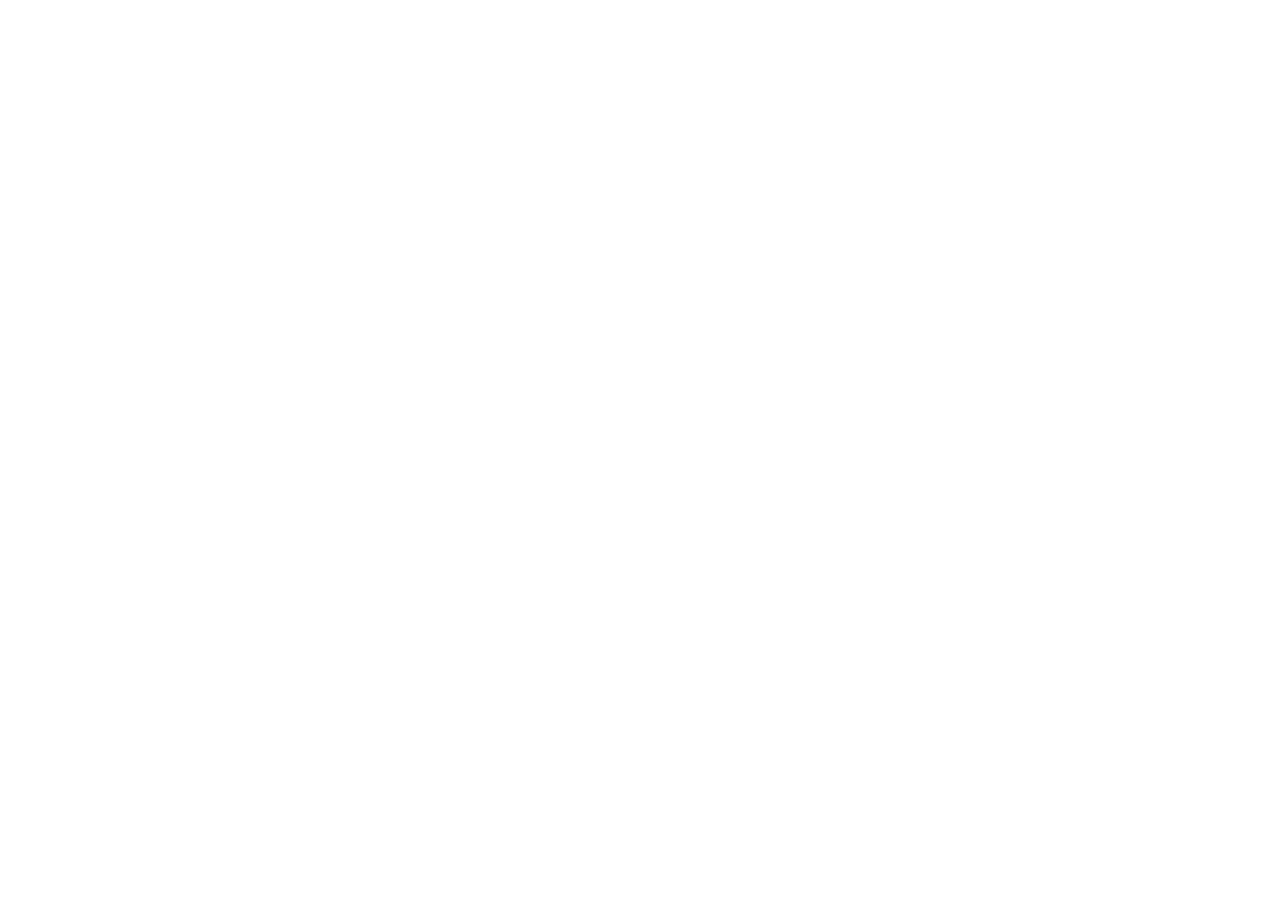
==== pages/home/index.html @ 6396bd66 "Initial commit" ====
<!DOCTYPE html>
<html lang="pt-br">
<head>
    <meta charset="UTF-8">
    <meta http-equiv="X-UA-Compatible" content="IE=edge">
    <meta name="viewport" content="width=device-width, initial-scale=1.0">
    <title>Control Finance</title>
    <link rel="shortcut icon" href="/assets/favicon.ico" type="image/x-icon">
    <meta name="description" content="Control Finance - Seu controle financeiro">
    <link rel="stylesheet" href="/styles/globalStyles.css">
    <link rel="stylesheet" href="index.css">
</head>
<body>
    <main id="app"></main>
    <script src="/scripts/modal.js"></script>
    <script src="valuesData.js"></script>
    <script src="index.js"></script>
</body>
</html>
---- styles/globalStyles.css ----
@import url("https://fonts.googleapis.com/css2?family=Inter:wght@400;500;600;700&family=Nunito:wght@600&display=swap");

* {
  margin: 0;
  padding: 0;
  box-sizing: border-box;
}

:root {
  --color-brand-1: #6741d9;
  --color-brand-2: #4c3299;
  --color-brand-3: #f0ecfb;

  --color-grey-1: #212529;
  --color-grey-2: #495057;
  --color-grey-3: #adb5bd;
  --color-grey-4: #e9ecef;
  --color-grey-5: #f1f3f5;
  --color-grey-1-opacity-5: rgba(0, 0, 0, 0.5);
  --fixed-white: #ffffff;
  --color-mode: #ffffff;

  --font-size-1: 1.25rem;
  --font-size-2: 1rem;
  --font-size-3: 0.875rem;
  --font-size-4: 0.75rem;

  --font-weight-1: 600;
  --font-weight-2: 500;
  --font-weight-3: 400;

  --font-line-height-1: 150%;

  --radius-1: 0.5rem;
  --radius-2: 0.25rem;

  --animation-duration: 0.2s;
  --animation-type: ease;

  --font-family-1: "Inter", sans-serif;
  --font-family-2: "Nunito", sans-serif;
}

body {
  font-family: var(--font-family-1);
}

.container {
  max-width: 43rem;
  margin: 0 auto;
}

@media (max-width: 700px) {
  .container {
    max-width: 43rem;
    margin: 0 1rem;
  }
}
---- pages/home/index.css ----
/* Desenvolva a estilização da sua página aqui */
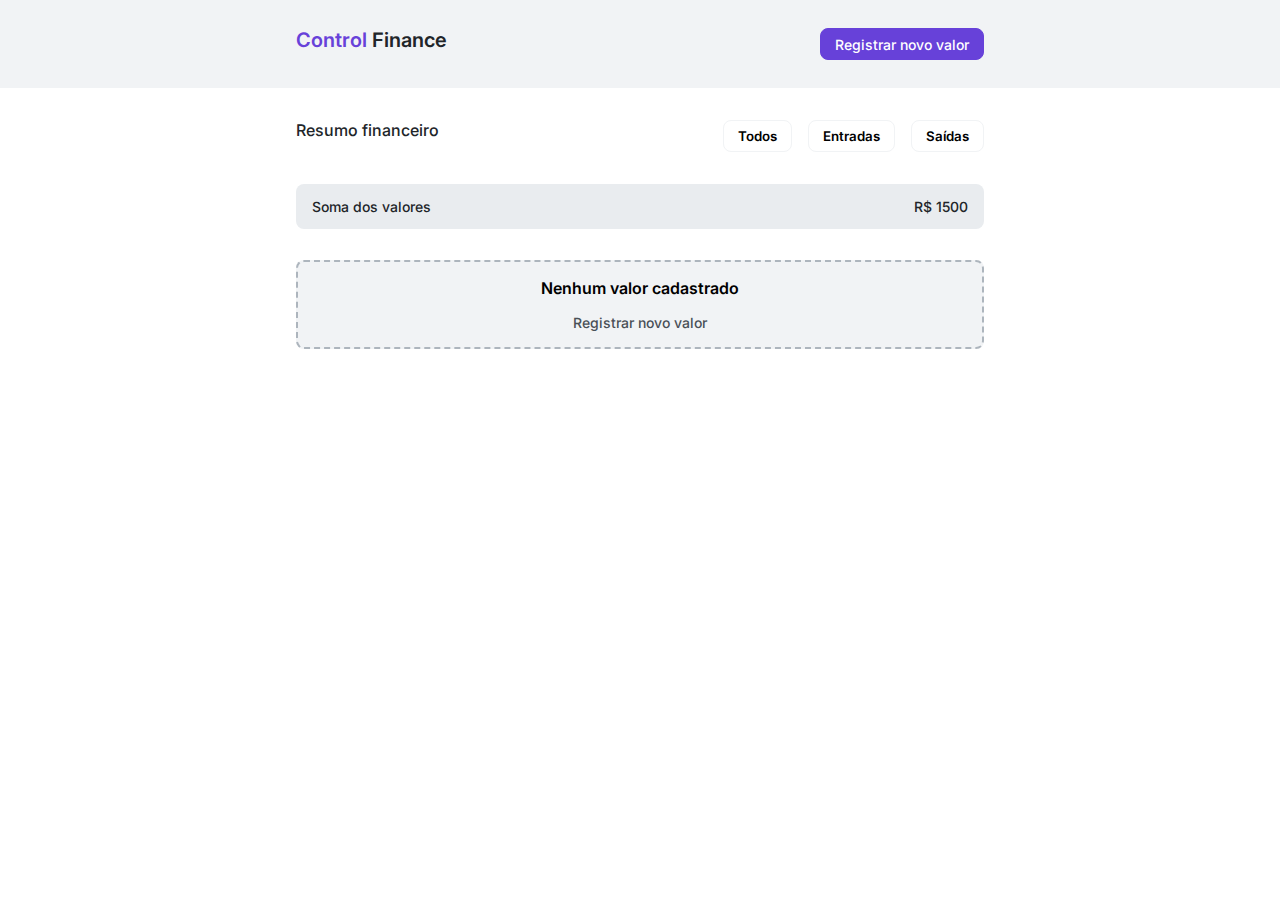
==== commit f40a51c9: "conclusão da estilização" ====
--- a/pages/home/index.html
+++ b/pages/home/index.html
@@ -1,19 +1,101 @@
 <!DOCTYPE html>
 <html lang="pt-br">
-<head>
-    <meta charset="UTF-8">
-    <meta http-equiv="X-UA-Compatible" content="IE=edge">
-    <meta name="viewport" content="width=device-width, initial-scale=1.0">
-    <title>Control Finance</title>
-    <link rel="shortcut icon" href="/assets/favicon.ico" type="image/x-icon">
-    <meta name="description" content="Control Finance - Seu controle financeiro">
-    <link rel="stylesheet" href="/styles/globalStyles.css">
-    <link rel="stylesheet" href="index.css">
-</head>
-<body>
-    <main id="app"></main>
-    <script src="/scripts/modal.js"></script>
-    <script src="valuesData.js"></script>
-    <script src="index.js"></script>
-</body>
+    <head>
+        <meta charset="UTF-8">
+        <meta http-equiv="X-UA-Compatible" content="IE=edge">
+        <meta name="viewport" content="width=device-width, initial-scale=1.0">
+        <title>Control Finance</title>
+        <link rel="shortcut icon" href="/assets/favicon.ico" type="image/x-icon">
+        <meta name="description" content="Control Finance - Seu controle financeiro">
+        <link rel="stylesheet" href="/styles/globalStyles.css">
+        <link rel="stylesheet" href="/styles/colors.css">
+        <link rel="stylesheet" href="/styles/texts.css">
+        <link rel="stylesheet" href="/styles/flex.css">
+        <link rel="stylesheet" href="/styles/sizes.css">
+        <link rel="stylesheet" href="/styles/borders.css">
+        <link rel="stylesheet" href="/styles/spacing.css">
+        <link rel="stylesheet" href="/styles/modal.css">
+        <link rel="stylesheet" href="/styles/positions.css">
+        <link rel="stylesheet" href="index.css">
+        <link rel="stylesheet" href="/styles/media.css">
+    </head>
+    <body class="d-flex flex-column gap-2">
+        <div class="full-width full-height bg-opacity d-flex justify-center align-center position-fixed d-none" id="modal">
+            <article class="modal bg-white d-flex flex-column gap-4 full-width radius-1">
+                <section class="full-width d-flex justify-between align-center">
+                    <h2 class="title-2">Registro de valor</h2>
+                    <button class="close-button title-2 bg-grey-5 radius-2" data-modal-id="modal">X</button>
+                </section>
+                <p class="text-1">
+                    Digite o valor e em seguida aperte no botão referente ao tipo do valor 
+                </p>
+                <form class="d-flex flex-column gap-9">
+                    <label class="text-1">Valor</label>
+                    <div class="d-flex position-relative full-width align-center">
+                        <span class="position-absolute text-1 left-1">R$</span>
+                        <input class="full-width radius-1 border-1 border-grey-darker d-flex" type="number" placeholder="00,00" id="input-value">
+                    </div>
+                </form>
+                <section class="d-flex gap-6 flex-column full-width value-type-wrapper full-width">
+                    <h2 class="text-1">Tipo de valor</h2>
+                    <div class="d-flex gap-8 flex-column full-width value-type">
+                        <button class="border-1 border-grey-lighter pd-inline-1 bg-white radius-1 color-grey-2">Entrada</button>
+                        <button class="border-1 border-grey-lighter pd-inline-1 bg-white radius-1 color-grey-2">Saída</button>
+                    </div>
+                </section>
+                <div class="d-flex gap-6 self-end full-width button-group">
+                    <button class="bg-grey-5 border-1 border-grey-lighter pd-inline-1 radius-1">Cancelar</button>
+                    <button class="bg-brand-1 border-1 border-brand-1 pd-inline-1 color-white radius-1">Inserir valor</button>
+                </div>
+            </article>
+        </div>
+        <div class="bg-grey-5">
+            <header class="container d-flex justify-between pd-block-1">
+                <div class="d-flex flex-column justify-between full-width gap-5 header-inner-wrapper">
+                    <h1 class="title-1"><span class="color-brand-1">Control</span> Finance</h1>
+                    <button class="bg-brand-1 color-white border-1 border-brand-1 text-1 pd-inline-1 radius-1">Registrar novo valor</button>
+                </div>
+            </header>
+        </div>
+        <main id="app" class="container d-flex flex-column gap-2">
+            <article class="d-flex flex-column gap-1 financial-summary">
+                <h2 class="title-2">Resumo financeiro</h2>
+                <div class="d-flex gap-6">
+                    <button class="bg-white border-1 border-grey-lighter pd-inline-1 radius-1" id="all-filter">
+                        Todos
+                    </button>
+                    <button class="bg-white border-1 border-grey-lighter pd-inline-1 radius-1" id="entries-filter">
+                        Entradas
+                    </button>
+                    <button class="bg-white border-1 border-grey-lighter pd-inline-1 radius-1" id="exits-filter">
+                        Saídas
+                    </button>
+                </div>
+            </article>
+            <article class="d-flex justify-between pd-1 bg-grey-4 radius-1">
+                <h2 class="text-1">Soma dos valores</h2>
+                <span class="text-1" id="total">R$ 1500</span>
+            </article>
+            <button class="pd-block-2 full-width bg-grey-5 radius-1 d-flex flex-column align-center gap-6 border-2 border-grey-darker fit-height" data-modal-id="modal">
+                <h2 class="title-2-bold fit-width">Nenhum valor cadastrado</h2>
+                <p class="text-1 color-grey-2 fit-width">Registrar novo valor</p>
+            </button>
+            <article class="d-flex flex-column gap-4 d-none" id="value-list">
+                <article class="d-flex justify-between pd-2 align-center border-1 border-grey-lighter radius-1">
+                    <span class="price text-1">R$ 40,00</span>
+                    <div class="d-flex gap-2">
+                        <span class="pd-2 bg-grey-4 border-grey-lighter radius-2 text-1">Entrada</span>
+                        <button class="b-delete bg-white border-1 border-grey-lighter radius-2">
+                            <svg class="trash" width="13" height="14" viewBox="0 0 13 14" xmlns="http://www.w3.org/2000/svg">
+                                <path d="M12.5625 0.875H9.28125L9.00781 0.382812C8.89844 0.164062 8.67969 0 8.43359 0H5.28906C5.04297 0 4.82422 0.164062 4.71484 0.382812L4.46875 0.875H1.1875C0.941406 0.875 0.75 1.09375 0.75 1.3125V2.1875C0.75 2.43359 0.941406 2.625 1.1875 2.625H12.5625C12.7812 2.625 13 2.43359 13 2.1875V1.3125C13 1.09375 12.7812 0.875 12.5625 0.875ZM2.19922 12.7695C2.22656 13.4805 2.80078 14 3.51172 14H10.2109C10.9219 14 11.4961 13.4805 11.5234 12.7695L12.125 3.5H1.625L2.19922 12.7695Z"/>
+                            </svg>
+                        </button>
+                    </div>
+                </article>
+            </article>
+        </main>
+        <script src="/scripts/modal.js"></script>
+        <script src="valuesData.js"></script>
+        <script src="index.js"></script>
+    </body>
 </html>--- a/styles/globalStyles.css
+++ b/styles/globalStyles.css
@@ -3,7 +3,6 @@
 * {
   margin: 0;
   padding: 0;
-  box-sizing: border-box;
 }
 
 :root {
@@ -43,6 +42,15 @@
 
 body {
   font-family: var(--font-family-1);
+  color: var(--color-grey-1);
+}
+
+button {
+  cursor: pointer;
+  font-family: var(--font-family-1);
+  font-weight: var(--font-weight-1);
+  height: 2rem;
+  outline: none;
 }
 
 .container {
--- a/styles/colors.css
+++ b/styles/colors.css
@@ -0,0 +1,78 @@
+/*COLORS*/
+.color-brand-1 {
+    color: var(--color-brand-1);
+}
+
+.color-grey-1 {
+    color: var(--color-grey-1);
+}
+
+.color-grey-2 {
+    color: var(--color-grey-2);
+}
+
+.color-white {
+    color: var(--color-mode);
+}
+
+/*BACKGROUNDS*/
+.bg-brand-1 {
+    background-color: var(--color-brand-1);
+}
+
+button.bg-brand-1:hover {
+    background-color: var(--color-brand-2);
+}
+
+.bg-brand-2 {
+    background-color: var(--color-brand-2);
+}
+
+.bg-white {
+    background-color: var(--color-mode);
+}
+
+.border-grey-lighter:hover:hover,
+.border-grey-lighter:hover:active,
+.border-grey-darker:hover {
+    border-color: var(--color-brand-1);
+}
+
+.bg-white.border-grey-lighter:hover,
+.bg-white.border-grey-lighter:active {
+    background-color: var(--color-brand-3);
+    color: var(--color-brand-1);
+}
+
+.bg-grey-4 {
+    background-color: var(--color-grey-4);
+}
+
+.bg-grey-5 {
+    background-color: var(--color-grey-5);
+}
+
+main .bg-grey-5:hover {
+    background-color: var(--color-grey-4);
+}
+
+.bg-opacity {
+    background-color: var(--color-grey-1-opacity-5);
+}
+
+/*BORDERS*/
+.border-grey-darker {
+    border-color: var(--color-grey-3);
+}
+
+.border-grey-lighter {
+    border-color: var(--color-grey-4);
+}
+
+.border-grey-lighter {
+    border-color: var(--color-grey-5);
+}
+
+.border-brand-1 {
+    border-color: var(--color-brand-1);
+}--- a/styles/texts.css
+++ b/styles/texts.css
@@ -0,0 +1,27 @@
+.title-1 {
+    font-size: var(--font-size-1);
+    font-weight: var(--font-weight-1);
+}
+
+.title-2,
+.text-1,
+.text-2 {
+    font-weight: var(--font-weight-2);
+}
+
+.title-2 {
+    font-size: var(--font-size-2);
+}
+
+.title-2-bold {
+    font-size: var(--font-size-2);
+    font-weight: var(--font-weight-1);
+}
+
+.text-1 {
+    font-size: var(--font-size-3);
+}
+
+.text-2 {
+    font-size: var(--font-size-4);
+}--- a/styles/flex.css
+++ b/styles/flex.css
@@ -0,0 +1,27 @@
+.d-flex {
+    display: flex;
+}
+
+.justify-between {
+    justify-content: space-between;
+}
+
+.justify-center {
+    justify-content: center;
+}
+
+.align-center {
+    align-items: center;
+}
+
+.flex-column {
+    flex-direction: column;
+}
+
+.flex-wrap {
+    flex-wrap: wrap;
+}
+
+.self-end {
+    align-self: end;
+}--- a/styles/sizes.css
+++ b/styles/sizes.css
@@ -0,0 +1,19 @@
+.full-width {
+    width: 100%;
+}
+
+.full-height {
+    height: 100vh;
+}
+
+.fit-width {
+    width: fit-content;
+}
+
+.fit-height {
+    height: fit-content;
+}
+
+.height-fill {
+    height: 100%;
+}--- a/styles/borders.css
+++ b/styles/borders.css
@@ -0,0 +1,21 @@
+.border-1 {
+    border-width: 1.5px;
+    border-style: solid;
+}
+
+.border-2 {
+    border-width: 2px;
+    border-style: dashed;
+}
+
+.border-2:hover {
+    border-color: var(--color-grey-3);
+}
+
+.radius-1 {
+    border-radius: var(--radius-1);
+}
+
+.radius-2 {
+    border-radius: var(--radius-2);
+}--- a/styles/spacing.css
+++ b/styles/spacing.css
@@ -0,0 +1,57 @@
+/*GAP*/
+.gap-1 {
+    gap: 38px;
+}
+
+.gap-2 {
+    gap: 31.75px;
+}
+
+.gap-3 {
+    gap: 28px;
+}
+
+.gap-4 {
+    gap: 25px;
+}
+
+.gap-5 {
+    gap: 20px;
+}
+
+.gap-6 {
+    gap: 16px;
+}
+
+.gap-7 {
+    gap: 14px;
+}
+
+.gap-8 {
+    gap: 12px;
+}
+
+.gap-9 {
+    gap: 8px;
+}
+
+/*PADDING*/
+.pd-block-1 {
+    padding-block: 28px;
+}
+
+.pd-block-2 {
+    padding-block: 16px;
+}
+
+.pd-inline-1 {
+    padding-inline: 0.875rem;
+}
+
+.pd-1 {
+    padding: 14px 16px;
+}
+
+.pd-2 {
+    padding: 5.5px 11.5px;
+}--- a/styles/modal.css
+++ b/styles/modal.css
@@ -0,0 +1,61 @@
+.modal {
+    max-width: 380px;
+    margin: 16px;
+    height: fit-content;
+    gap: 25px;
+    padding: 24px;
+    width: 100%;
+}
+
+.modal 
+.button-grey {
+    font-size: var(--font-size-4);
+    font-weight: var(--font-weight-2);
+    padding-block: 7px 14px;
+}
+
+.modal
+p.text-1 {
+    font-weight: var(--font-weight-3);
+}
+
+.modal
+.title-2 {
+    font-weight: var(--font-weight-1); 
+}
+
+.close-button {
+    border: none;
+    font-family: var(--font-family-2);
+    flex-grow: 0;
+    height: 35px;
+    width: 30px;
+}
+
+.modal
+input {
+    appearance: textfield;
+    box-sizing: border-box;
+    font-size: var(--font-size-3);
+    font-weight: var(--font-weight-3);
+    height: 44px;
+    max-width: 380px;
+    -moz-appearance: textfield;
+    padding-block: 11.5px;
+    padding-inline-start: 45px;
+    padding-inline-end: 12px;
+}
+
+.modal
+input::-webkit-inner-spin-button {
+    -webkit-appearance: none;
+}
+
+.modal
+button {
+    font-size: var(--font-size-3);
+}
+
+.d-none {
+    display: none;
+}
--- a/styles/positions.css
+++ b/styles/positions.css
@@ -0,0 +1,15 @@
+.position-fixed {
+    position: fixed;
+}
+
+.position-absolute {
+    position: absolute;
+}
+
+.position-relative {
+    position: relative;
+}
+
+.left-1 {
+    left: 16px;
+}--- a/pages/home/index.css
+++ b/pages/home/index.css
@@ -1 +1,22 @@
-/* Desenvolva a estilização da sua página aqui */+button {
+    flex-grow: 1;
+    text-align: center;
+}
+
+.b-delete {
+    height: 26px;
+    width: 28.25px;
+}
+
+.b-delete.bg-white.border-grey-lighter:hover {
+    border-color: var(--color-grey-5);
+    background-color: var(--color-grey-5);
+}
+
+.trash path {
+    fill: #adb5bd;
+}
+
+.b-delete:hover .trash path {
+    fill: #495057;
+}--- a/styles/media.css
+++ b/styles/media.css
@@ -0,0 +1,33 @@
+@media (min-width: 700px) {
+    main {
+        width: 100%;
+    }
+
+    .header-inner-wrapper {
+        flex-direction: row;
+    }
+
+    .value-type-wrapper {
+        align-items: center;
+    }
+
+    .value-type,
+    .value-type-wrapper {
+        flex-direction: row;
+    }
+
+    .value-type, 
+    .button-group {
+        width: fit-content;
+    }
+
+    .financial-summary {
+        flex-direction: row;
+        justify-content: space-between;
+    }
+
+    button {
+        flex-grow: 0;
+    }
+
+}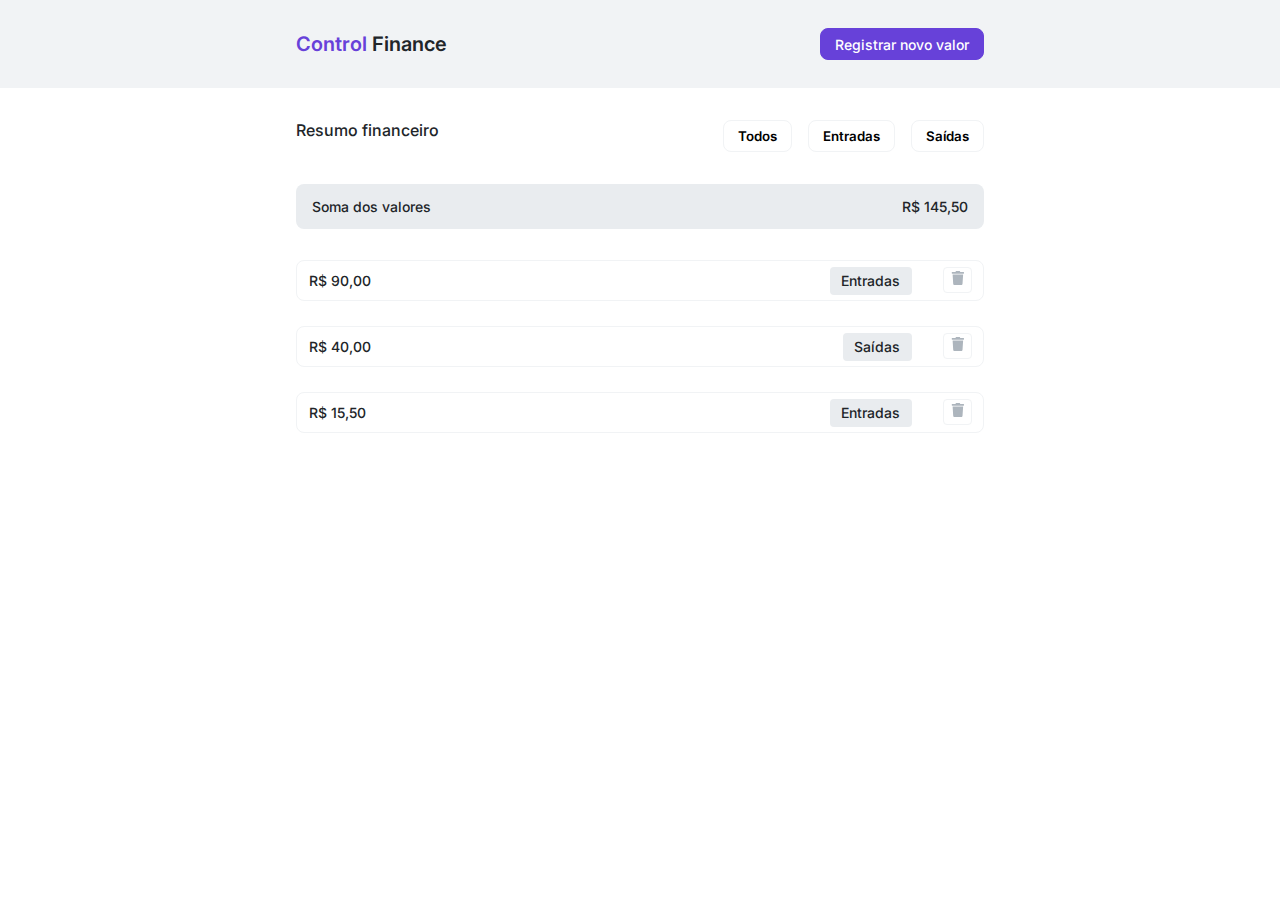
==== commit fe15e8cf: "implementação das funções de adição e renderização dos valores" ====
--- a/pages/home/index.html
+++ b/pages/home/index.html
@@ -20,7 +20,7 @@
         <link rel="stylesheet" href="/styles/media.css">
     </head>
     <body class="d-flex flex-column gap-2">
-        <div class="full-width full-height bg-opacity d-flex justify-center align-center position-fixed d-none" id="modal">
+        <div class="full-width full-height bg-opacity d-flex justify-center align-center position-fixed d-none" id="modal-wrapper">
             <article class="modal bg-white d-flex flex-column gap-4 full-width radius-1">
                 <section class="full-width d-flex justify-between align-center">
                     <h2 class="title-2">Registro de valor</h2>
@@ -39,13 +39,13 @@
                 <section class="d-flex gap-6 flex-column full-width value-type-wrapper full-width">
                     <h2 class="text-1">Tipo de valor</h2>
                     <div class="d-flex gap-8 flex-column full-width value-type">
-                        <button class="border-1 border-grey-lighter pd-inline-1 bg-white radius-1 color-grey-2">Entrada</button>
-                        <button class="border-1 border-grey-lighter pd-inline-1 bg-white radius-1 color-grey-2">Saída</button>
+                        <button class="border-1 border-grey-lighter pd-inline-1 bg-white radius-1 color-grey-2" data-type-selected="off">Entrada</button>
+                        <button class="border-1 border-grey-lighter pd-inline-1 bg-white radius-1 color-grey-2" data-type-selected="off">Saída</button>
                     </div>
                 </section>
                 <div class="d-flex gap-6 self-end full-width button-group">
-                    <button class="bg-grey-5 border-1 border-grey-lighter pd-inline-1 radius-1">Cancelar</button>
-                    <button class="bg-brand-1 border-1 border-brand-1 pd-inline-1 color-white radius-1">Inserir valor</button>
+                    <button class="bg-grey-5 border-1 border-grey-lighter pd-inline-1 radius-1" data-modal-id="modal">Cancelar</button>
+                    <button class="bg-brand-1 border-1 border-brand-1 pd-inline-1 color-white radius-1" id="b-submit">Inserir valor</button>
                 </div>
             </article>
         </div>
@@ -53,7 +53,7 @@
             <header class="container d-flex justify-between pd-block-1">
                 <div class="d-flex flex-column justify-between full-width gap-5 header-inner-wrapper">
                     <h1 class="title-1"><span class="color-brand-1">Control</span> Finance</h1>
-                    <button class="bg-brand-1 color-white border-1 border-brand-1 text-1 pd-inline-1 radius-1">Registrar novo valor</button>
+                    <button class="bg-brand-1 color-white border-1 border-brand-1 text-1 pd-inline-1 radius-1"  data-modal-id="modal">Registrar novo valor</button>
                 </div>
             </header>
         </div>
@@ -61,22 +61,22 @@
             <article class="d-flex flex-column gap-1 financial-summary">
                 <h2 class="title-2">Resumo financeiro</h2>
                 <div class="d-flex gap-6">
-                    <button class="bg-white border-1 border-grey-lighter pd-inline-1 radius-1" id="all-filter">
+                    <button class="bg-white border-1 border-grey-lighter pd-inline-1 radius-1" data-is-filter-active="on">
                         Todos
                     </button>
-                    <button class="bg-white border-1 border-grey-lighter pd-inline-1 radius-1" id="entries-filter">
+                    <button class="bg-white border-1 border-grey-lighter pd-inline-1 radius-1" data-is-filter-active="off">
                         Entradas
                     </button>
-                    <button class="bg-white border-1 border-grey-lighter pd-inline-1 radius-1" id="exits-filter">
+                    <button class="bg-white border-1 border-grey-lighter pd-inline-1 radius-1" data-is-filter-active="off">
                         Saídas
                     </button>
                 </div>
             </article>
             <article class="d-flex justify-between pd-1 bg-grey-4 radius-1">
                 <h2 class="text-1">Soma dos valores</h2>
-                <span class="text-1" id="total">R$ 1500</span>
+                <span class="text-1" id="total">R$ 0,00</span>
             </article>
-            <button class="pd-block-2 full-width bg-grey-5 radius-1 d-flex flex-column align-center gap-6 border-2 border-grey-darker fit-height" data-modal-id="modal">
+            <button class="pd-block-2 full-width bg-grey-5 radius-1 d-flex flex-column align-center gap-6 border-2 border-grey-darker fit-height" id="empty-message" data-modal-id="modal">
                 <h2 class="title-2-bold fit-width">Nenhum valor cadastrado</h2>
                 <p class="text-1 color-grey-2 fit-width">Registrar novo valor</p>
             </button>
@@ -94,8 +94,7 @@
                 </article>
             </article>
         </main>
-        <script src="/scripts/modal.js"></script>
-        <script src="valuesData.js"></script>
-        <script src="index.js"></script>
+        <script type="module" src="/scripts/modal.js"></script>
+        <script type="module" src="index.js"></script>
     </body>
 </html>--- a/styles/modal.css
+++ b/styles/modal.css
@@ -1,4 +1,5 @@
 .modal {
+    animation: toggleModal var(--animation-duration) var(--animation-type);
     max-width: 380px;
     margin: 16px;
     height: fit-content;
@@ -59,3 +60,14 @@
 .d-none {
     display: none;
 }
+
+
+@keyframes toggleModal {
+    0% {
+        transform: translateY(-250px);
+    }
+
+    100% {
+        transform: translateX(0);
+    }
+}--- a/styles/media.css
+++ b/styles/media.css
@@ -4,6 +4,7 @@
     }
 
     .header-inner-wrapper {
+        align-items: center;
         flex-direction: row;
     }
 
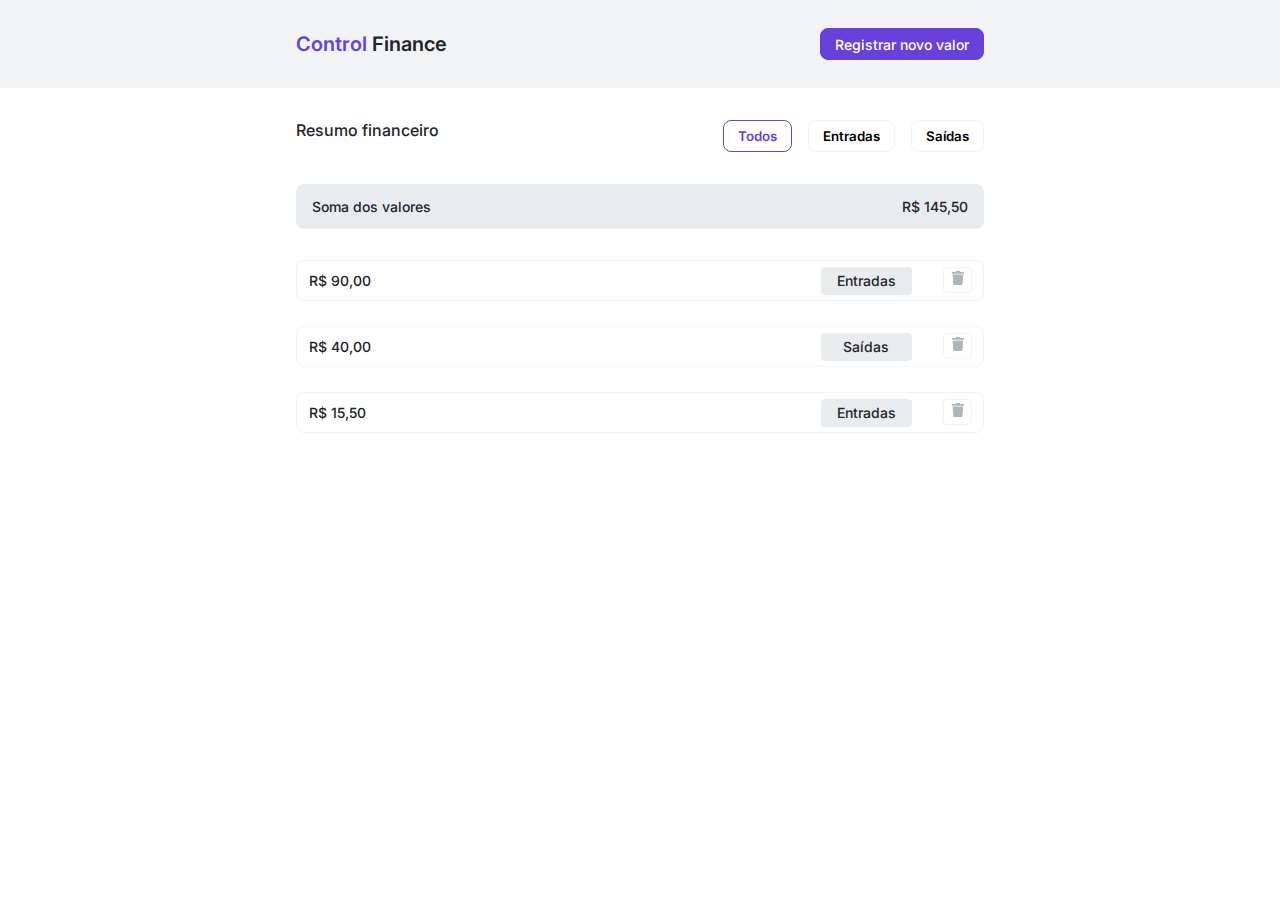
==== commit 8629a5a5: "correção do tamanho das categorias e adição de link no logo" ====
--- a/pages/home/index.html
+++ b/pages/home/index.html
@@ -52,7 +52,7 @@
         <div class="bg-grey-5">
             <header class="container d-flex justify-between pd-block-1">
                 <div class="d-flex flex-column justify-between full-width gap-5 header-inner-wrapper">
-                    <h1 class="title-1"><span class="color-brand-1">Control</span> Finance</h1>
+                    <a href="index.html"><h1 class="title-1 color-grey-1"><span class="color-brand-1">Control</span> Finance</h1></a>
                     <button class="bg-brand-1 color-white border-1 border-brand-1 text-1 pd-inline-1 radius-1"  data-modal-id="modal">Registrar novo valor</button>
                 </div>
             </header>
@@ -61,7 +61,7 @@
             <article class="d-flex flex-column gap-1 financial-summary">
                 <h2 class="title-2">Resumo financeiro</h2>
                 <div class="d-flex gap-6">
-                    <button class="bg-white border-1 border-grey-lighter pd-inline-1 radius-1" data-is-filter-active="on">
+                    <button class="bg-white border-1 border-grey-lighter color-brand-1 bg-brand-3 border-brand-1 pd-inline-1 radius-1" data-is-filter-active="on">
                         Todos
                     </button>
                     <button class="bg-white border-1 border-grey-lighter pd-inline-1 radius-1" data-is-filter-active="off">
--- a/styles/globalStyles.css
+++ b/styles/globalStyles.css
@@ -45,6 +45,10 @@
   color: var(--color-grey-1);
 }
 
+a {
+  text-decoration: none;
+}
+
 button {
   cursor: pointer;
   font-family: var(--font-family-1);
--- a/styles/colors.css
+++ b/styles/colors.css
@@ -26,6 +26,10 @@
 
 .bg-brand-2 {
     background-color: var(--color-brand-2);
+}
+
+.bg-brand-3 {
+    background-color: var(--color-brand-3);
 }
 
 .bg-white {
--- a/pages/home/index.css
+++ b/pages/home/index.css
@@ -19,4 +19,9 @@
 
 .b-delete:hover .trash path {
     fill: #495057;
+}
+
+.value-type {
+    width: 68px;
+    text-align: center;
 }--- a/styles/media.css
+++ b/styles/media.css
@@ -17,7 +17,6 @@
         flex-direction: row;
     }
 
-    .value-type, 
     .button-group {
         width: fit-content;
     }
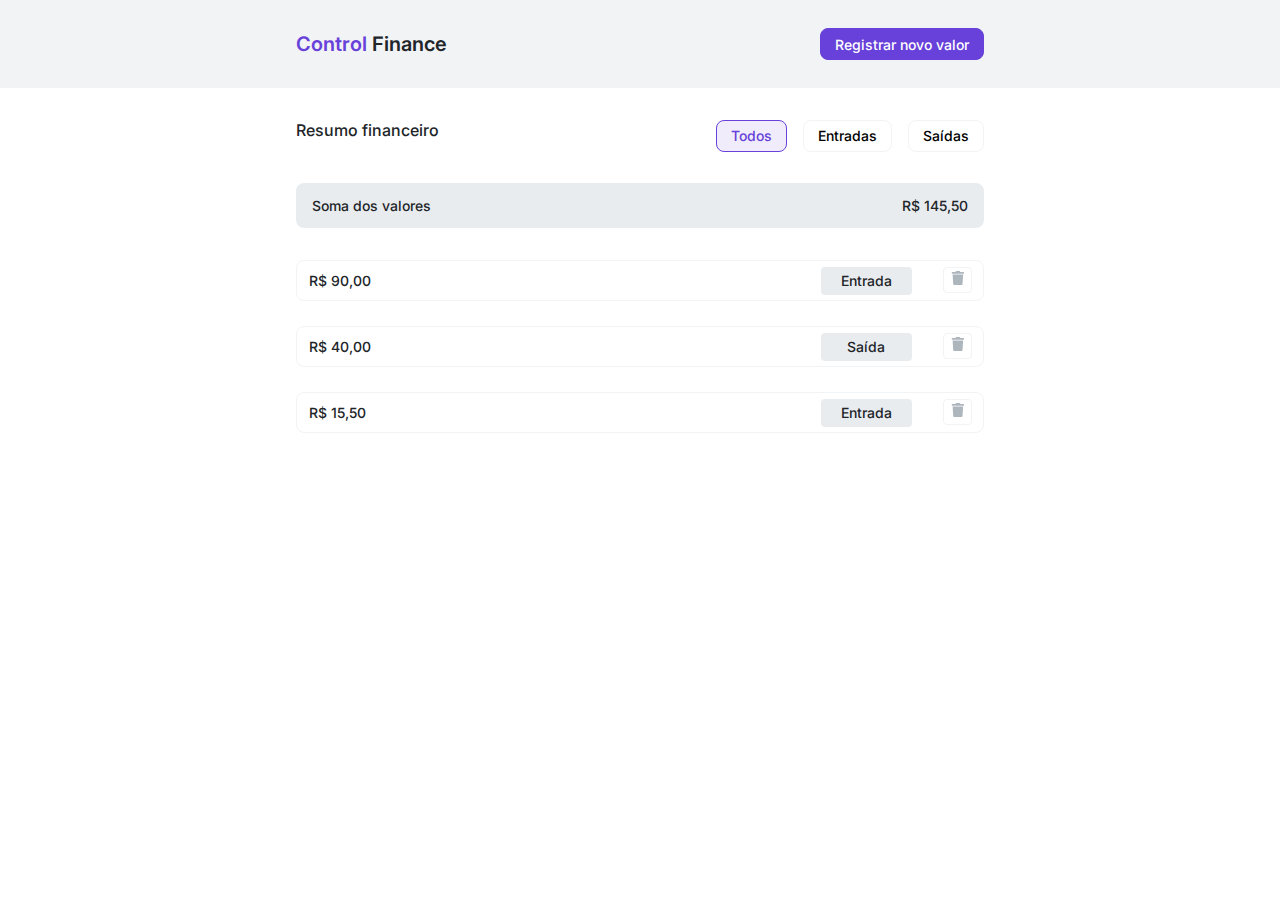
==== commit cff4bbf5: "alteração na validação do input e remoção de valores repetidos no css" ====
--- a/pages/home/index.html
+++ b/pages/home/index.html
@@ -24,7 +24,7 @@
             <article class="modal bg-white d-flex flex-column gap-4 full-width radius-1">
                 <section class="full-width d-flex justify-between align-center">
                     <h2 class="title-2">Registro de valor</h2>
-                    <button class="close-button title-2 bg-grey-5 radius-2" data-modal-id="modal">X</button>
+                    <button class="close-button title-2 bg-grey-5 radius-2 hover-buttons-1" data-modal-id="modal">X</button>
                 </section>
                 <p class="text-1">
                     Digite o valor e em seguida aperte no botão referente ao tipo do valor 
@@ -33,18 +33,18 @@
                     <label class="text-1">Valor</label>
                     <div class="d-flex position-relative full-width align-center">
                         <span class="position-absolute text-1 left-1">R$</span>
-                        <input class="full-width radius-1 border-1 border-grey-darker d-flex" type="number" placeholder="00,00" id="input-value">
+                        <input class="full-width radius-1 border-3 border-grey-darker d-flex hover-buttons-2" type="text" placeholder="00,00" autocomplete="off" id="input-value">
                     </div>
                 </form>
                 <section class="d-flex gap-6 flex-column full-width value-type-wrapper full-width">
                     <h2 class="text-1">Tipo de valor</h2>
-                    <div class="d-flex gap-8 flex-column full-width value-type">
-                        <button class="border-1 border-grey-lighter pd-inline-1 bg-white radius-1 color-grey-2" data-type-selected="off">Entrada</button>
-                        <button class="border-1 border-grey-lighter pd-inline-1 bg-white radius-1 color-grey-2" data-type-selected="off">Saída</button>
+                    <div class="d-flex gap-8 flex-column full-width value-type-buttons">
+                        <button class="border-1 border-grey-lighter pd-inline-1 bg-white radius-1 color-grey-2 hover-buttons-2" data-type-selected="off">Entrada</button>
+                        <button class="border-1 border-grey-lighter pd-inline-1 bg-white radius-1 color-grey-2 hover-buttons-2" data-type-selected="off">Saída</button>
                     </div>
                 </section>
                 <div class="d-flex gap-6 self-end full-width button-group">
-                    <button class="bg-grey-5 border-1 border-grey-lighter pd-inline-1 radius-1" data-modal-id="modal">Cancelar</button>
+                    <button class="bg-grey-5 border-1 border-grey-lighter pd-inline-1 radius-1 hover-buttons-1" data-modal-id="modal">Cancelar</button>
                     <button class="bg-brand-1 border-1 border-brand-1 pd-inline-1 color-white radius-1" id="b-submit">Inserir valor</button>
                 </div>
             </article>
@@ -61,13 +61,13 @@
             <article class="d-flex flex-column gap-1 financial-summary">
                 <h2 class="title-2">Resumo financeiro</h2>
                 <div class="d-flex gap-6">
-                    <button class="bg-white border-1 border-grey-lighter color-brand-1 bg-brand-3 border-brand-1 pd-inline-1 radius-1" data-is-filter-active="on">
+                    <button class="bg-brand-3 border-1 color-brand-1 border-brand-1 pd-inline-1 radius-1 text-1" data-is-filter-active="on">
                         Todos
                     </button>
-                    <button class="bg-white border-1 border-grey-lighter pd-inline-1 radius-1" data-is-filter-active="off">
+                    <button class="bg-white border-1 border-grey-lighter pd-inline-1 radius-1 hover-buttons-2 text-1" data-is-filter-active="off">
                         Entradas
                     </button>
-                    <button class="bg-white border-1 border-grey-lighter pd-inline-1 radius-1" data-is-filter-active="off">
+                    <button class="bg-white border-1 border-grey-lighter pd-inline-1 radius-1 hover-buttons-2 text-1" data-is-filter-active="off">
                         Saídas
                     </button>
                 </div>
@@ -81,17 +81,6 @@
                 <p class="text-1 color-grey-2 fit-width">Registrar novo valor</p>
             </button>
             <article class="d-flex flex-column gap-4 d-none" id="value-list">
-                <article class="d-flex justify-between pd-2 align-center border-1 border-grey-lighter radius-1">
-                    <span class="price text-1">R$ 40,00</span>
-                    <div class="d-flex gap-2">
-                        <span class="pd-2 bg-grey-4 border-grey-lighter radius-2 text-1">Entrada</span>
-                        <button class="b-delete bg-white border-1 border-grey-lighter radius-2">
-                            <svg class="trash" width="13" height="14" viewBox="0 0 13 14" xmlns="http://www.w3.org/2000/svg">
-                                <path d="M12.5625 0.875H9.28125L9.00781 0.382812C8.89844 0.164062 8.67969 0 8.43359 0H5.28906C5.04297 0 4.82422 0.164062 4.71484 0.382812L4.46875 0.875H1.1875C0.941406 0.875 0.75 1.09375 0.75 1.3125V2.1875C0.75 2.43359 0.941406 2.625 1.1875 2.625H12.5625C12.7812 2.625 13 2.43359 13 2.1875V1.3125C13 1.09375 12.7812 0.875 12.5625 0.875ZM2.19922 12.7695C2.22656 13.4805 2.80078 14 3.51172 14H10.2109C10.9219 14 11.4961 13.4805 11.5234 12.7695L12.125 3.5H1.625L2.19922 12.7695Z"/>
-                            </svg>
-                        </button>
-                    </div>
-                </article>
             </article>
         </main>
         <script type="module" src="/scripts/modal.js"></script>
--- a/styles/globalStyles.css
+++ b/styles/globalStyles.css
@@ -6,6 +6,12 @@
 }
 
 :root {
+  --animation-duration: 0.2s;
+  --animation-type: ease;
+
+  --border-width-1: 0.094rem;
+  --border-width-2: 0.125rem;
+
   --color-brand-1: #6741d9;
   --color-brand-2: #4c3299;
   --color-brand-3: #f0ecfb;
@@ -30,14 +36,17 @@
 
   --font-line-height-1: 150%;
 
+  --font-family-1: "Inter", sans-serif;
+  --font-family-2: "Nunito", sans-serif;
+  
   --radius-1: 0.5rem;
   --radius-2: 0.25rem;
 
-  --animation-duration: 0.2s;
-  --animation-type: ease;
-
-  --font-family-1: "Inter", sans-serif;
-  --font-family-2: "Nunito", sans-serif;
+  --spacing-1: 1.75rem;
+  --spacing-2: 1rem;
+  --spacing-3: 0.875rem;
+  --spacing-4: 0.75rem;
+  --spacing-5: 0.5rem;
 }
 
 body {
@@ -59,12 +68,5 @@
 
 .container {
   max-width: 43rem;
-  margin: 0 auto;
-}
-
-@media (max-width: 700px) {
-  .container {
-    max-width: 43rem;
-    margin: 0 1rem;
-  }
-}
+  margin: 0 var(--spacing-2);
+}--- a/styles/colors.css
+++ b/styles/colors.css
@@ -36,16 +36,9 @@
     background-color: var(--color-mode);
 }
 
-.border-grey-lighter:hover:hover,
-.border-grey-lighter:hover:active,
-.border-grey-darker:hover {
+.hover-buttons-2:hover,
+.hover-buttons-2:focus {
     border-color: var(--color-brand-1);
-}
-
-.bg-white.border-grey-lighter:hover,
-.bg-white.border-grey-lighter:active {
-    background-color: var(--color-brand-3);
-    color: var(--color-brand-1);
 }
 
 .bg-grey-4 {
@@ -56,7 +49,7 @@
     background-color: var(--color-grey-5);
 }
 
-main .bg-grey-5:hover {
+main .bg-grey-5:hover, .hover-buttons-1:hover {
     background-color: var(--color-grey-4);
 }
 
@@ -79,4 +72,10 @@
 
 .border-brand-1 {
     border-color: var(--color-brand-1);
+}
+
+.hover-buttons-2.border-grey-lighter:hover,
+.hover-buttons-2.border-grey-lighter:active {
+    background-color: var(--color-brand-3);
+    color: var(--color-brand-1);
 }--- a/styles/flex.css
+++ b/styles/flex.css
@@ -1,5 +1,13 @@
+.align-center {
+    align-items: center;
+}
+
 .d-flex {
     display: flex;
+}
+
+.flex-column {
+    flex-direction: column;
 }
 
 .justify-between {
@@ -10,18 +18,6 @@
     justify-content: center;
 }
 
-.align-center {
-    align-items: center;
-}
-
-.flex-column {
-    flex-direction: column;
-}
-
-.flex-wrap {
-    flex-wrap: wrap;
-}
-
 .self-end {
     align-self: end;
 }--- a/styles/borders.css
+++ b/styles/borders.css
@@ -1,11 +1,16 @@
 .border-1 {
-    border-width: 1.5px;
+    border-width: var( --border-width-1);
     border-style: solid;
 }
 
 .border-2 {
-    border-width: 2px;
+    border-width: var(--border-width-2);
     border-style: dashed;
+}
+
+.border-3 {
+    border-width: var(--border-width-2);
+    border-style: solid;
 }
 
 .border-2:hover {
--- a/styles/spacing.css
+++ b/styles/spacing.css
@@ -1,57 +1,57 @@
 /*GAP*/
 .gap-1 {
-    gap: 38px;
+    gap: 2.375rem;
 }
 
 .gap-2 {
-    gap: 31.75px;
+    gap: 1.984rem;
 }
 
 .gap-3 {
-    gap: 28px;
+    gap: var(--spacing-1);
 }
 
 .gap-4 {
-    gap: 25px;
+    gap: 1.563rem;
 }
 
 .gap-5 {
-    gap: 20px;
+    gap: 1.25rem;
 }
 
 .gap-6 {
-    gap: 16px;
+    gap: var(--spacing-2);
 }
 
 .gap-7 {
-    gap: 14px;
+    gap: var(--spacing-3);
 }
 
 .gap-8 {
-    gap: 12px;
+    gap: var(--spacing-4);
 }
 
 .gap-9 {
-    gap: 8px;
+    gap: var(--spacing-5);
 }
 
 /*PADDING*/
 .pd-block-1 {
-    padding-block: 28px;
+    padding-block: var(--spacing-1);
 }
 
 .pd-block-2 {
-    padding-block: 16px;
+    padding-block: var(--spacing-2);
 }
 
 .pd-inline-1 {
-    padding-inline: 0.875rem;
+    padding-inline: var(--spacing-5);
 }
 
 .pd-1 {
-    padding: 14px 16px;
+    padding: var(--spacing-3) var(--spacing-2);
 }
 
 .pd-2 {
-    padding: 5.5px 11.5px;
+    padding: 0.344rem 0.719rem;
 }--- a/styles/modal.css
+++ b/styles/modal.css
@@ -1,10 +1,10 @@
 .modal {
     animation: toggleModal var(--animation-duration) var(--animation-type);
-    max-width: 380px;
-    margin: 16px;
+    max-width: 23.75rem;
+    margin: var(--spacing-2);
     height: fit-content;
-    gap: 25px;
-    padding: 24px;
+    gap: 1.563rem;
+    padding: 1.5rem;
     width: 100%;
 }
 
@@ -12,7 +12,7 @@
 .button-grey {
     font-size: var(--font-size-4);
     font-weight: var(--font-weight-2);
-    padding-block: 7px 14px;
+    padding-block: 0.438rem var(--spacing-3);
 }
 
 .modal
@@ -29,32 +29,30 @@
     border: none;
     font-family: var(--font-family-2);
     flex-grow: 0;
-    height: 35px;
-    width: 30px;
+    height: 2.188rem;
+    width: 1.875rem;
 }
 
 .modal
 input {
-    appearance: textfield;
     box-sizing: border-box;
     font-size: var(--font-size-3);
     font-weight: var(--font-weight-3);
-    height: 44px;
-    max-width: 380px;
-    -moz-appearance: textfield;
-    padding-block: 11.5px;
-    padding-inline-start: 45px;
-    padding-inline-end: 12px;
-}
-
-.modal
-input::-webkit-inner-spin-button {
-    -webkit-appearance: none;
+    height: 2.75rem;
+    padding-block: 0.719rem;
+    padding-inline-start: 2.813rem;
+    padding-inline-end: var(--spacing-4);
+    outline: none;
 }
 
 .modal
 button {
     font-size: var(--font-size-3);
+}
+
+.value-type-wrapper button,
+.button-group button {
+    flex-grow: 1;
 }
 
 .d-none {
--- a/styles/positions.css
+++ b/styles/positions.css
@@ -11,5 +11,5 @@
 }
 
 .left-1 {
-    left: 16px;
+    left: var(--spacing-2);
 }--- a/pages/home/index.css
+++ b/pages/home/index.css
@@ -1,11 +1,11 @@
 button {
-    flex-grow: 1;
     text-align: center;
+    transition: var(--animation-duration);
 }
 
 .b-delete {
-    height: 26px;
-    width: 28.25px;
+    height: 1.625rem;
+    width: 1.766rem;
 }
 
 .b-delete.bg-white.border-grey-lighter:hover {
@@ -20,8 +20,8 @@
 .b-delete:hover .trash path {
     fill: #495057;
 }
-
+    
 .value-type {
-    width: 68px;
+    width: 4.25rem;
     text-align: center;
 }--- a/styles/media.css
+++ b/styles/media.css
@@ -1,4 +1,9 @@
 @media (min-width: 700px) {
+    .container {
+        max-width: 43rem;
+        margin: 0 auto;
+    }
+
     main {
         width: 100%;
     }
@@ -12,11 +17,12 @@
         align-items: center;
     }
 
-    .value-type,
+    .value-type-buttons,
     .value-type-wrapper {
         flex-direction: row;
     }
 
+    .value-type-buttons,
     .button-group {
         width: fit-content;
     }
@@ -29,5 +35,10 @@
     button {
         flex-grow: 0;
     }
+}
 
+@media (min-width: 310px) {
+    .pd-inline-1 {
+        padding-inline: var(--spacing-3);
+    }
 }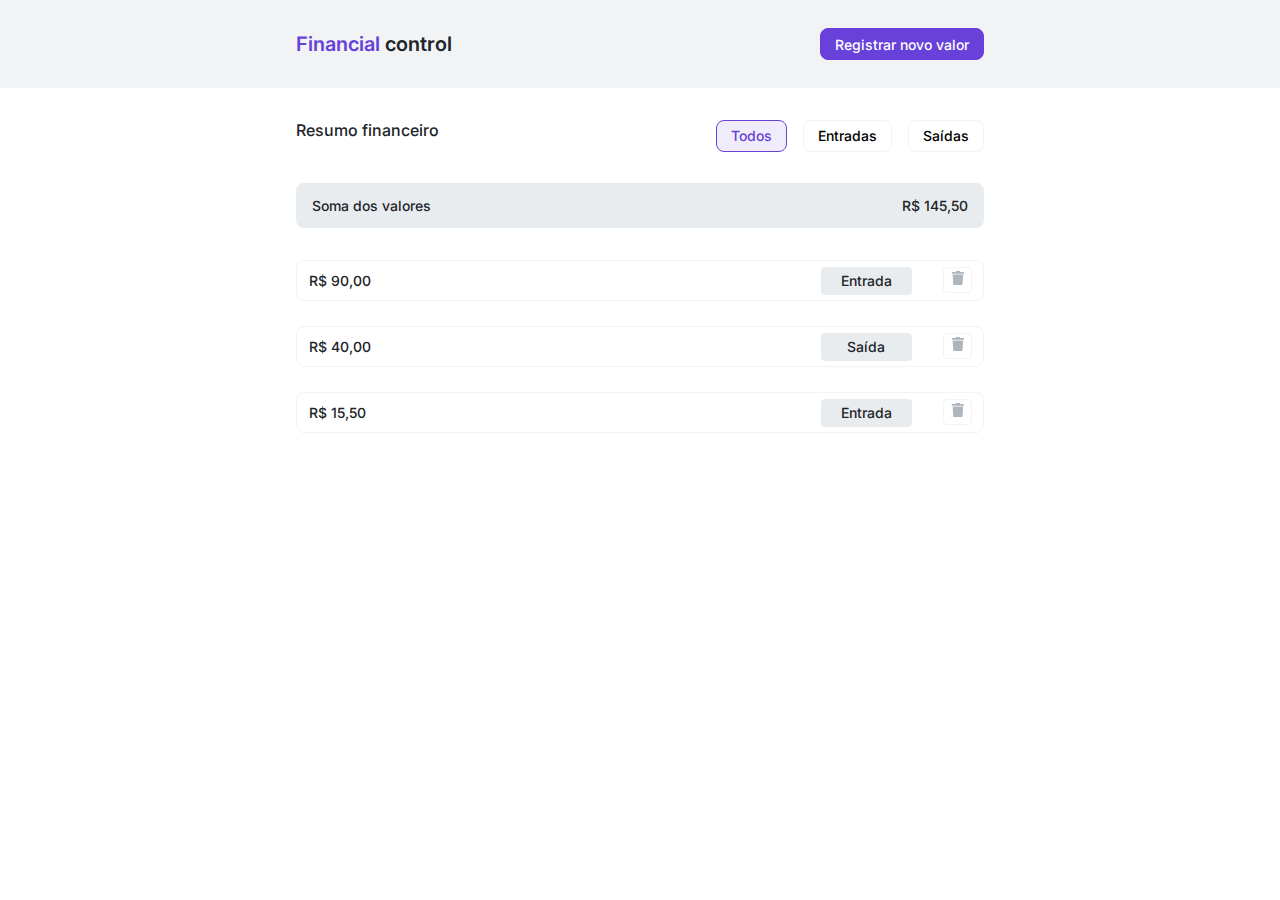
==== commit 6735f8ca: "feat: change project name" ====
--- a/pages/home/index.html
+++ b/pages/home/index.html
@@ -4,9 +4,11 @@
         <meta charset="UTF-8">
         <meta http-equiv="X-UA-Compatible" content="IE=edge">
         <meta name="viewport" content="width=device-width, initial-scale=1.0">
-        <title>Control Finance</title>
-        <link rel="shortcut icon" href="/assets/favicon.ico" type="image/x-icon">
-        <meta name="description" content="Control Finance - Seu controle financeiro">
+        <title>Financial control</title>
+        <link rel="shortcut icon" href="/assets/favicon.ico"
+            type="image/x-icon">
+        <meta name="description" content="Financial control - Seu controle
+            financeiro">
         <link rel="stylesheet" href="/styles/globalStyles.css">
         <link rel="stylesheet" href="/styles/colors.css">
         <link rel="stylesheet" href="/styles/texts.css">
@@ -20,40 +22,62 @@
         <link rel="stylesheet" href="/styles/media.css">
     </head>
     <body class="d-flex flex-column gap-2">
-        <div class="full-width full-height bg-opacity d-flex justify-center align-center position-fixed d-none" id="modal-wrapper">
-            <article class="modal bg-white d-flex flex-column gap-4 full-width radius-1">
+        <div class="full-width full-height bg-opacity d-flex justify-center
+            align-center position-fixed d-none" id="modal-wrapper">
+            <article class="modal bg-white d-flex flex-column gap-4 full-width
+                radius-1">
                 <section class="full-width d-flex justify-between align-center">
                     <h2 class="title-2">Registro de valor</h2>
-                    <button class="close-button title-2 bg-grey-5 radius-2 hover-buttons-1" data-modal-id="modal">X</button>
+                    <button class="close-button title-2 bg-grey-5 radius-2
+                        hover-buttons-1" data-modal-id="modal">X</button>
                 </section>
                 <p class="text-1">
-                    Digite o valor e em seguida aperte no botão referente ao tipo do valor 
+                    Digite o valor e em seguida aperte no botão referente ao
+                    tipo do valor
                 </p>
                 <form class="d-flex flex-column gap-9">
                     <label class="text-1">Valor</label>
-                    <div class="d-flex position-relative full-width align-center">
+                    <div class="d-flex position-relative full-width
+                        align-center">
                         <span class="position-absolute text-1 left-1">R$</span>
-                        <input class="full-width radius-1 border-3 border-grey-darker d-flex hover-buttons-2" type="text" placeholder="00,00" autocomplete="off" id="input-value">
+                        <input class="full-width radius-1 border-3
+                            border-grey-darker d-flex hover-buttons-2"
+                            type="text" placeholder="00,00" autocomplete="off"
+                            id="input-value">
                     </div>
                 </form>
-                <section class="d-flex gap-6 flex-column full-width value-type-wrapper full-width">
+                <section class="d-flex gap-6 flex-column full-width
+                    value-type-wrapper full-width">
                     <h2 class="text-1">Tipo de valor</h2>
-                    <div class="d-flex gap-8 flex-column full-width value-type-buttons">
-                        <button class="border-1 border-grey-lighter pd-inline-1 bg-white radius-1 color-grey-2 hover-buttons-2" data-type-selected="off">Entrada</button>
-                        <button class="border-1 border-grey-lighter pd-inline-1 bg-white radius-1 color-grey-2 hover-buttons-2" data-type-selected="off">Saída</button>
+                    <div class="d-flex gap-8 flex-column full-width
+                        value-type-buttons">
+                        <button class="border-1 border-grey-lighter pd-inline-1
+                            bg-white radius-1 color-grey-2 hover-buttons-2"
+                            data-type-selected="off">Entrada</button>
+                        <button class="border-1 border-grey-lighter pd-inline-1
+                            bg-white radius-1 color-grey-2 hover-buttons-2"
+                            data-type-selected="off">Saída</button>
                     </div>
                 </section>
                 <div class="d-flex gap-6 self-end full-width button-group">
-                    <button class="bg-grey-5 border-1 border-grey-lighter pd-inline-1 radius-1 hover-buttons-1" data-modal-id="modal">Cancelar</button>
-                    <button class="bg-brand-1 border-1 border-brand-1 pd-inline-1 color-white radius-1" id="b-submit">Inserir valor</button>
+                    <button class="bg-grey-5 border-1 border-grey-lighter
+                        pd-inline-1 radius-1 hover-buttons-1"
+                        data-modal-id="modal">Cancelar</button>
+                    <button class="bg-brand-1 border-1 border-brand-1
+                        pd-inline-1 color-white radius-1" id="b-submit">Inserir
+                        valor</button>
                 </div>
             </article>
         </div>
         <div class="bg-grey-5">
             <header class="container d-flex justify-between pd-block-1">
-                <div class="d-flex flex-column justify-between full-width gap-5 header-inner-wrapper">
-                    <a href="index.html"><h1 class="title-1 color-grey-1"><span class="color-brand-1">Control</span> Finance</h1></a>
-                    <button class="bg-brand-1 color-white border-1 border-brand-1 text-1 pd-inline-1 radius-1"  data-modal-id="modal">Registrar novo valor</button>
+                <div class="d-flex flex-column justify-between full-width gap-5
+                    header-inner-wrapper">
+                    <a href="index.html"><h1 class="title-1 color-grey-1"><span
+                                class="color-brand-1">Financial</span> control</h1></a>
+                    <button class="bg-brand-1 color-white border-1
+                        border-brand-1 text-1 pd-inline-1 radius-1"
+                        data-modal-id="modal">Registrar novo valor</button>
                 </div>
             </header>
         </div>
@@ -61,13 +85,19 @@
             <article class="d-flex flex-column gap-1 financial-summary">
                 <h2 class="title-2">Resumo financeiro</h2>
                 <div class="d-flex gap-6">
-                    <button class="bg-brand-3 border-1 color-brand-1 border-brand-1 pd-inline-1 radius-1 text-1" data-is-filter-active="on">
+                    <button class="bg-brand-3 border-1 color-brand-1
+                        border-brand-1 pd-inline-1 radius-1 text-1"
+                        data-is-filter-active="on">
                         Todos
                     </button>
-                    <button class="bg-white border-1 border-grey-lighter pd-inline-1 radius-1 hover-buttons-2 text-1" data-is-filter-active="off">
+                    <button class="bg-white border-1 border-grey-lighter
+                        pd-inline-1 radius-1 hover-buttons-2 text-1"
+                        data-is-filter-active="off">
                         Entradas
                     </button>
-                    <button class="bg-white border-1 border-grey-lighter pd-inline-1 radius-1 hover-buttons-2 text-1" data-is-filter-active="off">
+                    <button class="bg-white border-1 border-grey-lighter
+                        pd-inline-1 radius-1 hover-buttons-2 text-1"
+                        data-is-filter-active="off">
                         Saídas
                     </button>
                 </div>
@@ -76,7 +106,9 @@
                 <h2 class="text-1">Soma dos valores</h2>
                 <span class="text-1" id="total">R$ 0,00</span>
             </article>
-            <button class="pd-block-2 full-width bg-grey-5 radius-1 d-flex flex-column align-center gap-6 border-2 border-grey-darker fit-height" id="empty-message" data-modal-id="modal">
+            <button class="pd-block-2 full-width bg-grey-5 radius-1 d-flex
+                flex-column align-center gap-6 border-2 border-grey-darker
+                fit-height" id="empty-message" data-modal-id="modal">
                 <h2 class="title-2-bold fit-width">Nenhum valor cadastrado</h2>
                 <p class="text-1 color-grey-2 fit-width">Registrar novo valor</p>
             </button>
